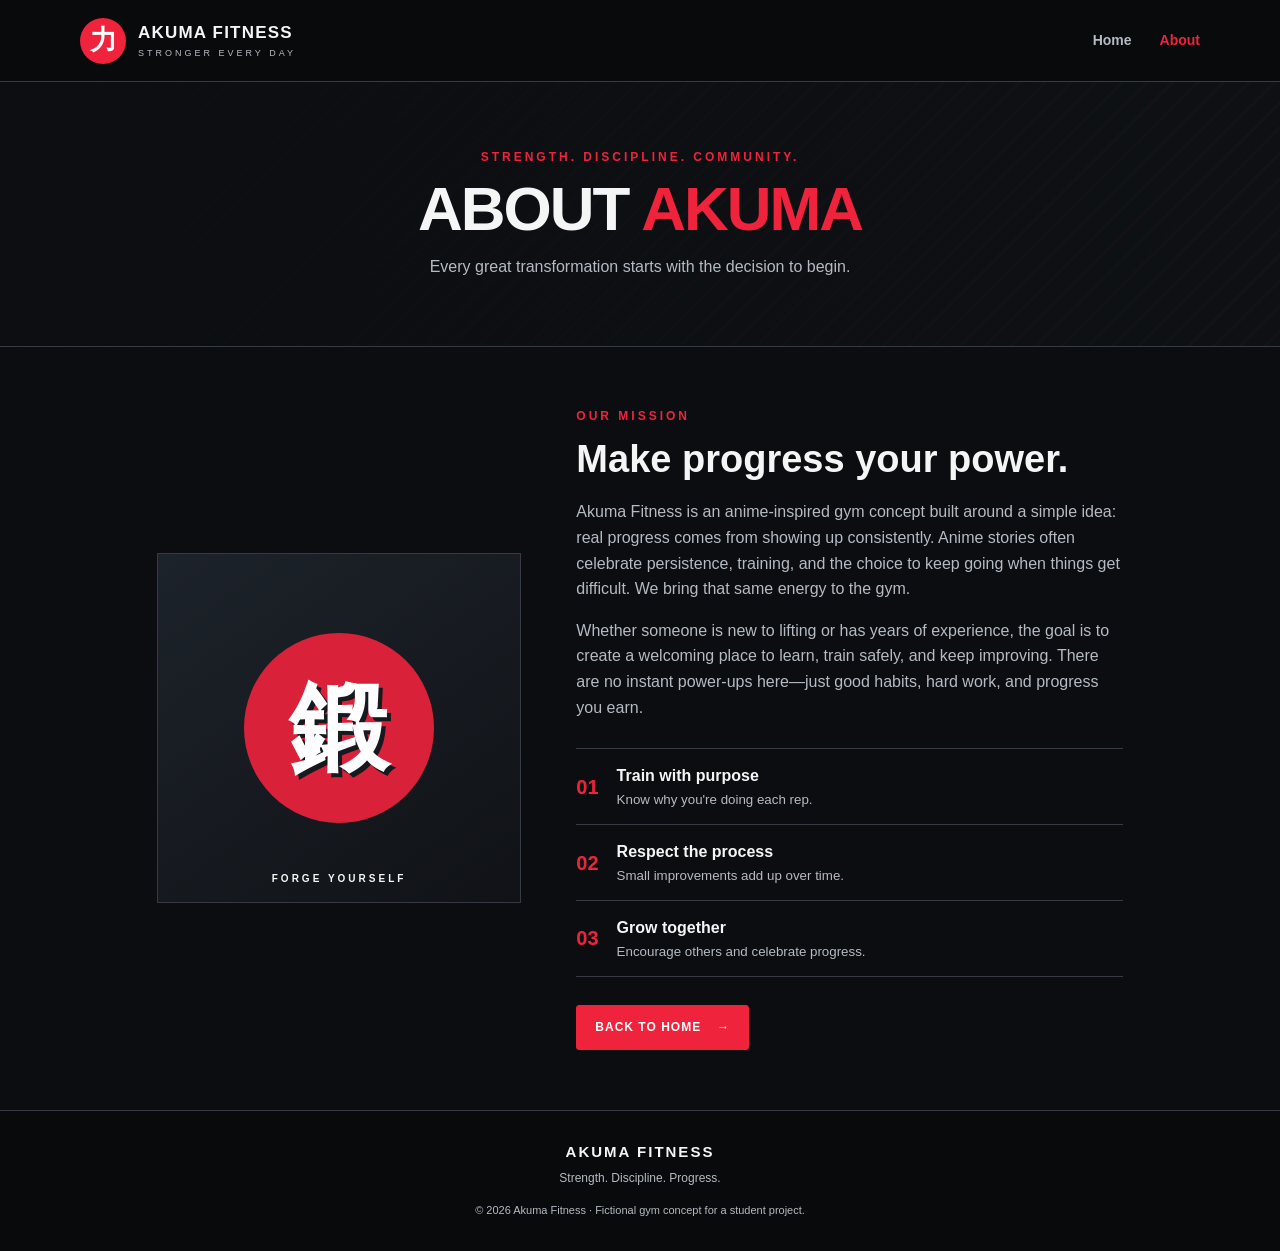
==== web-content/about.html @ 2d5eeb23 "Repository structuring Created the initial structure of the repository.  May need to update things a" ====
<!DOCTYPE html>
<html lang="en">
<head>
  <meta charset="UTF-8">
  <meta name="viewport" content="width=device-width, initial-scale=1.0">
  <meta name="description" content="Learn about the Akuma Fitness approach to training, discipline, and community.">
  <title>About | Akuma Fitness</title>
  <link rel="stylesheet" href="style.css">
</head>
<body>
  <header class="site-header">
    <a class="brand" href="index.html" aria-label="Akuma Fitness home">
      <span class="brand-mark">力</span>
      <span><strong>AKUMA FITNESS</strong><small>STRONGER EVERY DAY</small></span>
    </a>
    <nav aria-label="Main navigation">
      <a href="index.html">Home</a>
      <a class="active" href="about.html">About</a>
    </nav>
  </header>

  <main>
    <section class="page-banner">
      <p class="eyebrow">STRENGTH. DISCIPLINE. COMMUNITY.</p>
      <h1>ABOUT <span>AKUMA</span></h1>
      <p>Every great transformation starts with the decision to begin.</p>
    </section>

    <section class="about-layout">
      <div class="about-symbol" aria-hidden="true">
        <div class="symbol-sun"></div>
        <span>鍛</span>
        <p>FORGE YOURSELF</p>
      </div>
      <div class="about-copy">
        <p class="eyebrow">OUR MISSION</p>
        <h2>Make progress your power.</h2>
        <p>Akuma Fitness is an anime-inspired gym concept built around a simple idea: real progress comes from showing up consistently. Anime stories often celebrate persistence, training, and the choice to keep going when things get difficult. We bring that same energy to the gym.</p>
        <p>Whether someone is new to lifting or has years of experience, the goal is to create a welcoming place to learn, train safely, and keep improving. There are no instant power-ups here—just good habits, hard work, and progress you earn.</p>
        <div class="value-list">
          <div><strong>01</strong><span><b>Train with purpose</b><small>Know why you're doing each rep.</small></span></div>
          <div><strong>02</strong><span><b>Respect the process</b><small>Small improvements add up over time.</small></span></div>
          <div><strong>03</strong><span><b>Grow together</b><small>Encourage others and celebrate progress.</small></span></div>
        </div>
        <a class="button" href="index.html">BACK TO HOME <span aria-hidden="true">→</span></a>
      </div>
    </section>
  </main>

  <footer class="site-footer">
    <a class="footer-brand" href="index.html">AKUMA FITNESS</a>
    <p>Strength. Discipline. Progress.</p>
    <p class="copyright">© 2026 Akuma Fitness · Fictional gym concept for a student project.</p>
  </footer>
</body>
</html>
---- web-content/style.css ----
:root {
  --background: #0b0d10;
  --panel: #14181d;
  --panel-light: #1c2229;
  --text: #f5f5f5;
  --muted: #b4bbc4;
  --red: #ef233c;
  --red-dark: #b81429;
  --border: #343b44;
  --max-width: 1120px;
}

* {
  box-sizing: border-box;
}

html {
  scroll-behavior: smooth;
}

body {
  margin: 0;
  background: var(--background);
  color: var(--text);
  font-family: Arial, Helvetica, sans-serif;
  line-height: 1.6;
}

a {
  color: inherit;
  text-decoration: none;
}

.site-header {
  min-height: 82px;
  display: flex;
  align-items: center;
  justify-content: space-between;
  gap: 24px;
  padding: 16px max(6%, calc((100% - var(--max-width)) / 2));
  background: #080a0c;
  border-bottom: 1px solid var(--border);
}

.brand {
  display: inline-flex;
  align-items: center;
  gap: 12px;
}

.brand-mark {
  width: 46px;
  height: 46px;
  display: grid;
  place-items: center;
  border-radius: 50%;
  background: var(--red);
  color: white;
  font-size: 27px;
  font-weight: 900;
}

.brand strong,
.brand small {
  display: block;
  line-height: 1.25;
}

.brand strong {
  font-size: 17px;
  letter-spacing: 1.2px;
}

.brand small {
  margin-top: 4px;
  color: var(--muted);
  font-size: 9px;
  letter-spacing: 3px;
}

nav {
  display: flex;
  align-items: center;
  gap: 28px;
}

nav a {
  padding: 8px 0;
  color: var(--muted);
  font-size: 14px;
  font-weight: 700;
}

nav a:hover,
nav a.active {
  color: var(--red);
}

.hero {
  max-width: var(--max-width);
  min-height: 485px;
  margin: 0 auto;
  padding: 54px 5%;
  display: grid;
  grid-template-columns: 1fr 0.9fr;
  align-items: center;
  gap: 34px;
}

.hero-content {
  position: relative;
  z-index: 1;
}

.eyebrow {
  margin: 0 0 12px;
  color: var(--red);
  font-size: 12px;
  font-weight: 800;
  letter-spacing: 3px;
}

h1,
h2,
p {
  margin-top: 0;
}

.hero h1,
.page-banner h1 {
  margin-bottom: 20px;
  font-size: clamp(38px, 5.3vw, 66px);
  line-height: 0.98;
  letter-spacing: -2px;
  font-weight: 900;
}

.hero h1 span,
.page-banner h1 span {
  color: var(--red);
}

.hero-copy {
  max-width: 470px;
  margin-bottom: 26px;
  color: var(--muted);
}

.button {
  display: inline-flex;
  align-items: center;
  gap: 16px;
  padding: 12px 18px;
  border: 1px solid var(--red);
  border-radius: 3px;
  background: var(--red);
  color: white;
  font-size: 12px;
  font-weight: 800;
  letter-spacing: 1px;
  transition: background 0.2s ease, transform 0.2s ease;
}

.button:hover {
  background: var(--red-dark);
  transform: translateY(-2px);
}

.button-outline {
  background: transparent;
}

.button-outline:hover {
  background: var(--red);
}

.hero-art {
  min-height: 350px;
  position: relative;
  overflow: hidden;
  border: 1px solid #4a252d;
  background:
    linear-gradient(145deg, transparent 40%, rgba(239, 35, 60, 0.15)),
    repeating-linear-gradient(135deg, #171b21 0, #171b21 2px, #111419 2px, #111419 12px);
}

.sun {
  position: absolute;
  top: 35px;
  right: 45px;
  width: 150px;
  height: 150px;
  border-radius: 50%;
  background: var(--red);
  box-shadow: 0 0 65px rgba(239, 35, 60, 0.25);
}

.mountain {
  position: absolute;
  bottom: -1px;
  width: 0;
  height: 0;
  border-left: 220px solid transparent;
  border-right: 220px solid transparent;
}

.mountain-back {
  right: -30px;
  border-bottom: 230px solid #4c222b;
}

.mountain-front {
  left: -100px;
  border-bottom: 175px solid #242a32;
}

.hero-kanji {
  position: absolute;
  top: 45%;
  left: 50%;
  transform: translate(-50%, -50%);
  color: rgba(255, 255, 255, 0.92);
  font-size: clamp(42px, 5vw, 70px);
  font-weight: 900;
  letter-spacing: 8px;
  writing-mode: vertical-rl;
  text-shadow: 3px 3px 0 var(--red-dark);
}

.art-caption {
  position: absolute;
  right: 18px;
  bottom: 16px;
  color: white;
  font-size: 10px;
  font-weight: 800;
  letter-spacing: 2px;
}

.features {
  display: grid;
  grid-template-columns: repeat(3, 1fr);
  gap: 1px;
  padding: 32px max(6%, calc((100% - var(--max-width)) / 2));
  background: var(--panel);
  border-top: 1px solid var(--border);
  border-bottom: 1px solid var(--border);
}

.feature {
  padding: 12px 24px;
  text-align: center;
}

.feature-icon {
  color: var(--red);
  font-size: 30px;
}

.feature h2 {
  margin: 5px 0;
  font-size: 18px;
}

.feature p {
  max-width: 260px;
  margin: 0 auto;
  color: var(--muted);
  font-size: 13px;
}

.callout {
  max-width: var(--max-width);
  margin: 0 auto;
  padding: 58px 6%;
  display: flex;
  align-items: center;
  justify-content: space-between;
  gap: 30px;
}

.callout h2 {
  max-width: 600px;
  margin-bottom: 10px;
  font-size: clamp(25px, 3vw, 36px);
  line-height: 1.15;
}

.callout p:not(.eyebrow) {
  max-width: 600px;
  margin-bottom: 0;
  color: var(--muted);
}

.page-banner {
  padding: 66px 6%;
  text-align: center;
  background:
    linear-gradient(90deg, rgba(11, 13, 16, 0.96), rgba(11, 13, 16, 0.72)),
    repeating-linear-gradient(135deg, #29212a 0, #29212a 3px, #16191e 3px, #16191e 18px);
  border-bottom: 1px solid var(--border);
}

.page-banner h1 {
  margin-bottom: 14px;
  font-size: clamp(40px, 6vw, 62px);
}

.page-banner p:last-child {
  margin-bottom: 0;
  color: var(--muted);
}

.about-layout {
  max-width: var(--max-width);
  margin: 0 auto;
  padding: 60px 6%;
  display: grid;
  grid-template-columns: 0.8fr 1.2fr;
  align-items: center;
  gap: 55px;
}

.about-symbol {
  min-height: 350px;
  position: relative;
  display: grid;
  place-items: center;
  overflow: hidden;
  border: 1px solid var(--border);
  background: linear-gradient(145deg, #1d232b, #101216);
}

.symbol-sun {
  position: absolute;
  width: 190px;
  height: 190px;
  border-radius: 50%;
  background: var(--red);
  opacity: 0.9;
}

.about-symbol span {
  position: relative;
  color: white;
  font-size: 100px;
  font-weight: 900;
  text-shadow: 4px 4px 0 #16191e;
}

.about-symbol p {
  position: absolute;
  bottom: 15px;
  margin: 0;
  font-size: 10px;
  font-weight: 800;
  letter-spacing: 3px;
}

.about-copy h2 {
  margin-bottom: 18px;
  font-size: clamp(27px, 3vw, 38px);
  line-height: 1.15;
}

.about-copy > p:not(.eyebrow) {
  color: var(--muted);
}

.value-list {
  margin: 28px 0;
  border-top: 1px solid var(--border);
}

.value-list > div {
  display: flex;
  align-items: center;
  gap: 18px;
  padding: 14px 0;
  border-bottom: 1px solid var(--border);
}

.value-list > div > strong {
  color: var(--red);
  font-size: 20px;
}

.value-list b,
.value-list small {
  display: block;
}

.value-list small {
  color: var(--muted);
}

.site-footer {
  padding: 28px 6%;
  border-top: 1px solid var(--border);
  background: #080a0c;
  text-align: center;
}

.footer-brand {
  font-size: 15px;
  font-weight: 900;
  letter-spacing: 2px;
}

.site-footer p {
  margin: 4px 0;
  color: var(--muted);
  font-size: 12px;
}

.site-footer .copyright {
  margin-top: 14px;
  font-size: 11px;
}

@media (max-width: 720px) {
  .site-header {
    align-items: flex-start;
    flex-direction: column;
    gap: 12px;
  }

  nav {
    gap: 22px;
  }

  .hero {
    grid-template-columns: 1fr;
    padding-top: 42px;
  }

  .hero-art {
    min-height: 280px;
  }

  .features {
    grid-template-columns: 1fr;
    padding: 24px 6%;
  }

  .feature {
    padding: 18px 12px;
  }

  .callout {
    align-items: flex-start;
    flex-direction: column;
  }

  .about-layout {
    grid-template-columns: 1fr;
    gap: 30px;
  }

  .about-symbol {
    min-height: 260px;
  }
}
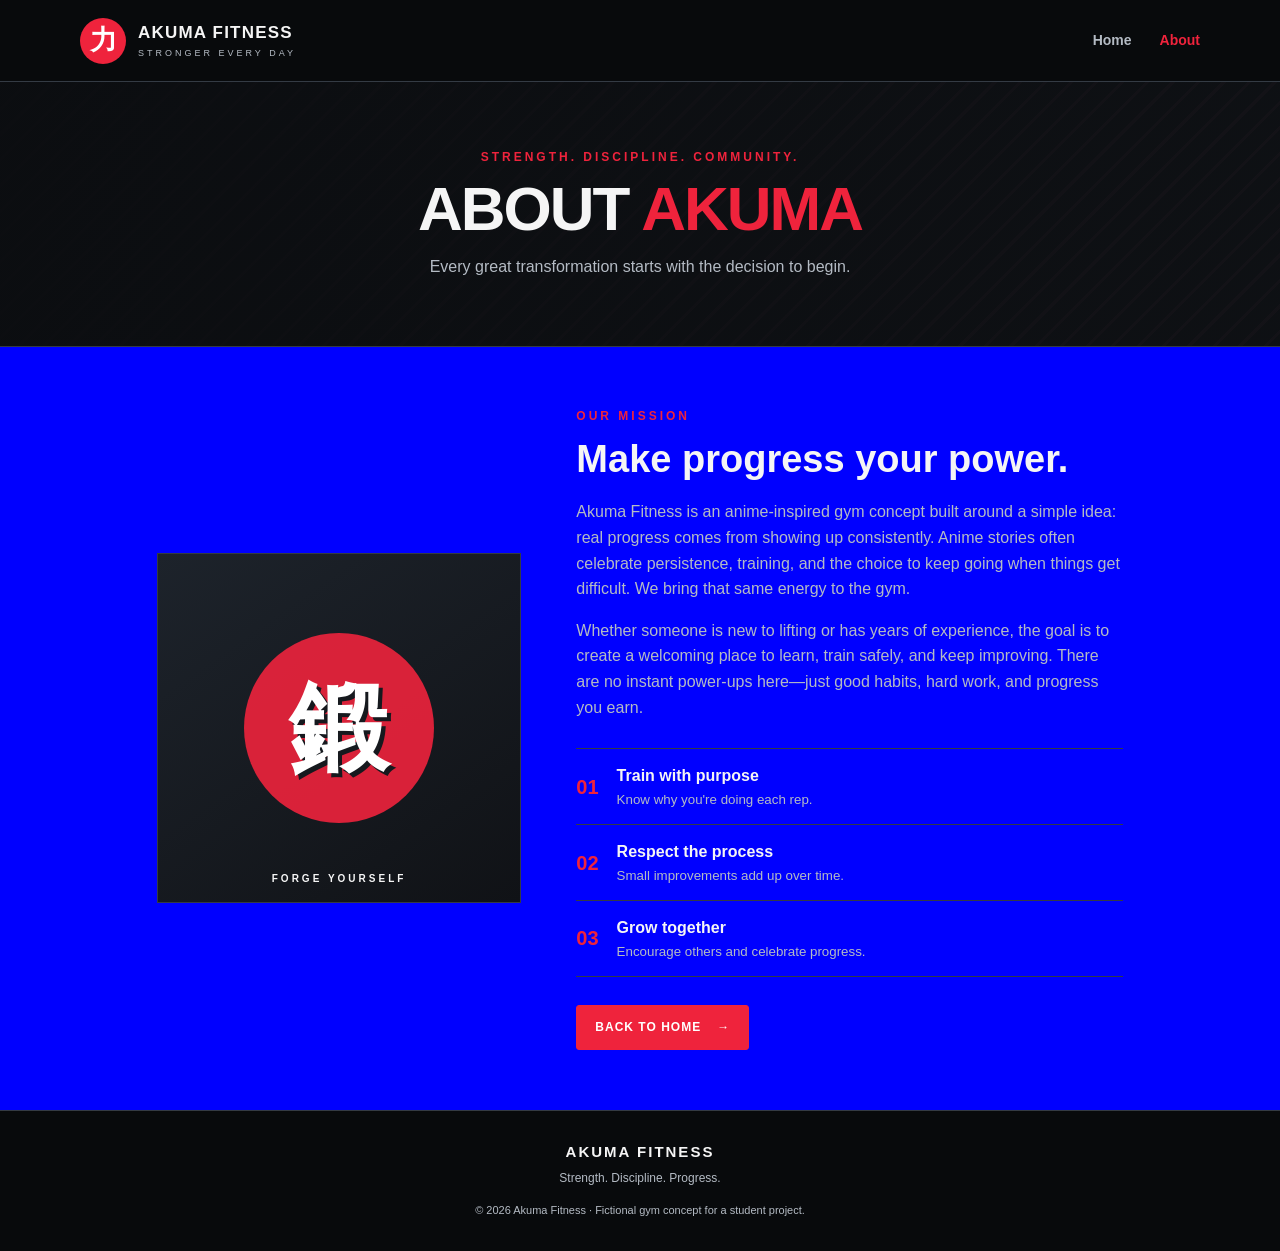
==== commit ec52bdb9: "Refresh script Completed the refresh script. The readme was updated for these parts.  This update al" ====
--- a/web-content/about.html
+++ b/web-content/about.html
@@ -1,56 +1,56 @@
-<!DOCTYPE html>
-<html lang="en">
-<head>
-  <meta charset="UTF-8">
-  <meta name="viewport" content="width=device-width, initial-scale=1.0">
-  <meta name="description" content="Learn about the Akuma Fitness approach to training, discipline, and community.">
-  <title>About | Akuma Fitness</title>
-  <link rel="stylesheet" href="style.css">
-</head>
-<body>
-  <header class="site-header">
-    <a class="brand" href="index.html" aria-label="Akuma Fitness home">
-      <span class="brand-mark">力</span>
-      <span><strong>AKUMA FITNESS</strong><small>STRONGER EVERY DAY</small></span>
-    </a>
-    <nav aria-label="Main navigation">
-      <a href="index.html">Home</a>
-      <a class="active" href="about.html">About</a>
-    </nav>
-  </header>
-
-  <main>
-    <section class="page-banner">
-      <p class="eyebrow">STRENGTH. DISCIPLINE. COMMUNITY.</p>
-      <h1>ABOUT <span>AKUMA</span></h1>
-      <p>Every great transformation starts with the decision to begin.</p>
-    </section>
-
-    <section class="about-layout">
-      <div class="about-symbol" aria-hidden="true">
-        <div class="symbol-sun"></div>
-        <span>鍛</span>
-        <p>FORGE YOURSELF</p>
-      </div>
-      <div class="about-copy">
-        <p class="eyebrow">OUR MISSION</p>
-        <h2>Make progress your power.</h2>
-        <p>Akuma Fitness is an anime-inspired gym concept built around a simple idea: real progress comes from showing up consistently. Anime stories often celebrate persistence, training, and the choice to keep going when things get difficult. We bring that same energy to the gym.</p>
-        <p>Whether someone is new to lifting or has years of experience, the goal is to create a welcoming place to learn, train safely, and keep improving. There are no instant power-ups here—just good habits, hard work, and progress you earn.</p>
-        <div class="value-list">
-          <div><strong>01</strong><span><b>Train with purpose</b><small>Know why you're doing each rep.</small></span></div>
-          <div><strong>02</strong><span><b>Respect the process</b><small>Small improvements add up over time.</small></span></div>
-          <div><strong>03</strong><span><b>Grow together</b><small>Encourage others and celebrate progress.</small></span></div>
-        </div>
-        <a class="button" href="index.html">BACK TO HOME <span aria-hidden="true">→</span></a>
-      </div>
-    </section>
-  </main>
-
-  <footer class="site-footer">
-    <a class="footer-brand" href="index.html">AKUMA FITNESS</a>
-    <p>Strength. Discipline. Progress.</p>
-    <p class="copyright">© 2026 Akuma Fitness · Fictional gym concept for a student project.</p>
-  </footer>
-</body>
+<!DOCTYPE html>
+<html lang="en">
+<head>
+  <meta charset="UTF-8">
+  <meta name="viewport" content="width=device-width, initial-scale=1.0">
+  <meta name="description" content="Learn about the Akuma Fitness approach to training, discipline, and community.">
+  <title>About | Akuma Fitness</title>
+  <link rel="stylesheet" href="style.css">
+</head>
+<body>
+  <header class="site-header">
+    <a class="brand" href="index.html" aria-label="Akuma Fitness home">
+      <span class="brand-mark">力</span>
+      <span><strong>AKUMA FITNESS</strong><small>STRONGER EVERY DAY</small></span>
+    </a>
+    <nav aria-label="Main navigation">
+      <a href="index.html">Home</a>
+      <a class="active" href="about.html">About</a>
+    </nav>
+  </header>
+
+  <main>
+    <section class="page-banner">
+      <p class="eyebrow">STRENGTH. DISCIPLINE. COMMUNITY.</p>
+      <h1>ABOUT <span>AKUMA</span></h1>
+      <p>Every great transformation starts with the decision to begin.</p>
+    </section>
+
+    <section class="about-layout">
+      <div class="about-symbol" aria-hidden="true">
+        <div class="symbol-sun"></div>
+        <span>鍛</span>
+        <p>FORGE YOURSELF</p>
+      </div>
+      <div class="about-copy">
+        <p class="eyebrow">OUR MISSION</p>
+        <h2>Make progress your power.</h2>
+        <p>Akuma Fitness is an anime-inspired gym concept built around a simple idea: real progress comes from showing up consistently. Anime stories often celebrate persistence, training, and the choice to keep going when things get difficult. We bring that same energy to the gym.</p>
+        <p>Whether someone is new to lifting or has years of experience, the goal is to create a welcoming place to learn, train safely, and keep improving. There are no instant power-ups here—just good habits, hard work, and progress you earn.</p>
+        <div class="value-list">
+          <div><strong>01</strong><span><b>Train with purpose</b><small>Know why you're doing each rep.</small></span></div>
+          <div><strong>02</strong><span><b>Respect the process</b><small>Small improvements add up over time.</small></span></div>
+          <div><strong>03</strong><span><b>Grow together</b><small>Encourage others and celebrate progress.</small></span></div>
+        </div>
+        <a class="button" href="index.html">BACK TO HOME <span aria-hidden="true">→</span></a>
+      </div>
+    </section>
+  </main>
+
+  <footer class="site-footer">
+    <a class="footer-brand" href="index.html">AKUMA FITNESS</a>
+    <p>Strength. Discipline. Progress.</p>
+    <p class="copyright">© 2026 Akuma Fitness · Fictional gym concept for a student project.</p>
+  </footer>
+</body>
 </html>
--- a/web-content/style.css
+++ b/web-content/style.css
@@ -1,463 +1,463 @@
-:root {
-  --background: #0b0d10;
-  --panel: #14181d;
-  --panel-light: #1c2229;
-  --text: #f5f5f5;
-  --muted: #b4bbc4;
-  --red: #ef233c;
-  --red-dark: #b81429;
-  --border: #343b44;
-  --max-width: 1120px;
-}
-
-* {
-  box-sizing: border-box;
-}
-
-html {
-  scroll-behavior: smooth;
-}
-
-body {
-  margin: 0;
-  background: var(--background);
-  color: var(--text);
-  font-family: Arial, Helvetica, sans-serif;
-  line-height: 1.6;
-}
-
-a {
-  color: inherit;
-  text-decoration: none;
-}
-
-.site-header {
-  min-height: 82px;
-  display: flex;
-  align-items: center;
-  justify-content: space-between;
-  gap: 24px;
-  padding: 16px max(6%, calc((100% - var(--max-width)) / 2));
-  background: #080a0c;
-  border-bottom: 1px solid var(--border);
-}
-
-.brand {
-  display: inline-flex;
-  align-items: center;
-  gap: 12px;
-}
-
-.brand-mark {
-  width: 46px;
-  height: 46px;
-  display: grid;
-  place-items: center;
-  border-radius: 50%;
-  background: var(--red);
-  color: white;
-  font-size: 27px;
-  font-weight: 900;
-}
-
-.brand strong,
-.brand small {
-  display: block;
-  line-height: 1.25;
-}
-
-.brand strong {
-  font-size: 17px;
-  letter-spacing: 1.2px;
-}
-
-.brand small {
-  margin-top: 4px;
-  color: var(--muted);
-  font-size: 9px;
-  letter-spacing: 3px;
-}
-
-nav {
-  display: flex;
-  align-items: center;
-  gap: 28px;
-}
-
-nav a {
-  padding: 8px 0;
-  color: var(--muted);
-  font-size: 14px;
-  font-weight: 700;
-}
-
-nav a:hover,
-nav a.active {
-  color: var(--red);
-}
-
-.hero {
-  max-width: var(--max-width);
-  min-height: 485px;
-  margin: 0 auto;
-  padding: 54px 5%;
-  display: grid;
-  grid-template-columns: 1fr 0.9fr;
-  align-items: center;
-  gap: 34px;
-}
-
-.hero-content {
-  position: relative;
-  z-index: 1;
-}
-
-.eyebrow {
-  margin: 0 0 12px;
-  color: var(--red);
-  font-size: 12px;
-  font-weight: 800;
-  letter-spacing: 3px;
-}
-
-h1,
-h2,
-p {
-  margin-top: 0;
-}
-
-.hero h1,
-.page-banner h1 {
-  margin-bottom: 20px;
-  font-size: clamp(38px, 5.3vw, 66px);
-  line-height: 0.98;
-  letter-spacing: -2px;
-  font-weight: 900;
-}
-
-.hero h1 span,
-.page-banner h1 span {
-  color: var(--red);
-}
-
-.hero-copy {
-  max-width: 470px;
-  margin-bottom: 26px;
-  color: var(--muted);
-}
-
-.button {
-  display: inline-flex;
-  align-items: center;
-  gap: 16px;
-  padding: 12px 18px;
-  border: 1px solid var(--red);
-  border-radius: 3px;
-  background: var(--red);
-  color: white;
-  font-size: 12px;
-  font-weight: 800;
-  letter-spacing: 1px;
-  transition: background 0.2s ease, transform 0.2s ease;
-}
-
-.button:hover {
-  background: var(--red-dark);
-  transform: translateY(-2px);
-}
-
-.button-outline {
-  background: transparent;
-}
-
-.button-outline:hover {
-  background: var(--red);
-}
-
-.hero-art {
-  min-height: 350px;
-  position: relative;
-  overflow: hidden;
-  border: 1px solid #4a252d;
-  background:
-    linear-gradient(145deg, transparent 40%, rgba(239, 35, 60, 0.15)),
-    repeating-linear-gradient(135deg, #171b21 0, #171b21 2px, #111419 2px, #111419 12px);
-}
-
-.sun {
-  position: absolute;
-  top: 35px;
-  right: 45px;
-  width: 150px;
-  height: 150px;
-  border-radius: 50%;
-  background: var(--red);
-  box-shadow: 0 0 65px rgba(239, 35, 60, 0.25);
-}
-
-.mountain {
-  position: absolute;
-  bottom: -1px;
-  width: 0;
-  height: 0;
-  border-left: 220px solid transparent;
-  border-right: 220px solid transparent;
-}
-
-.mountain-back {
-  right: -30px;
-  border-bottom: 230px solid #4c222b;
-}
-
-.mountain-front {
-  left: -100px;
-  border-bottom: 175px solid #242a32;
-}
-
-.hero-kanji {
-  position: absolute;
-  top: 45%;
-  left: 50%;
-  transform: translate(-50%, -50%);
-  color: rgba(255, 255, 255, 0.92);
-  font-size: clamp(42px, 5vw, 70px);
-  font-weight: 900;
-  letter-spacing: 8px;
-  writing-mode: vertical-rl;
-  text-shadow: 3px 3px 0 var(--red-dark);
-}
-
-.art-caption {
-  position: absolute;
-  right: 18px;
-  bottom: 16px;
-  color: white;
-  font-size: 10px;
-  font-weight: 800;
-  letter-spacing: 2px;
-}
-
-.features {
-  display: grid;
-  grid-template-columns: repeat(3, 1fr);
-  gap: 1px;
-  padding: 32px max(6%, calc((100% - var(--max-width)) / 2));
-  background: var(--panel);
-  border-top: 1px solid var(--border);
-  border-bottom: 1px solid var(--border);
-}
-
-.feature {
-  padding: 12px 24px;
-  text-align: center;
-}
-
-.feature-icon {
-  color: var(--red);
-  font-size: 30px;
-}
-
-.feature h2 {
-  margin: 5px 0;
-  font-size: 18px;
-}
-
-.feature p {
-  max-width: 260px;
-  margin: 0 auto;
-  color: var(--muted);
-  font-size: 13px;
-}
-
-.callout {
-  max-width: var(--max-width);
-  margin: 0 auto;
-  padding: 58px 6%;
-  display: flex;
-  align-items: center;
-  justify-content: space-between;
-  gap: 30px;
-}
-
-.callout h2 {
-  max-width: 600px;
-  margin-bottom: 10px;
-  font-size: clamp(25px, 3vw, 36px);
-  line-height: 1.15;
-}
-
-.callout p:not(.eyebrow) {
-  max-width: 600px;
-  margin-bottom: 0;
-  color: var(--muted);
-}
-
-.page-banner {
-  padding: 66px 6%;
-  text-align: center;
-  background:
-    linear-gradient(90deg, rgba(11, 13, 16, 0.96), rgba(11, 13, 16, 0.72)),
-    repeating-linear-gradient(135deg, #29212a 0, #29212a 3px, #16191e 3px, #16191e 18px);
-  border-bottom: 1px solid var(--border);
-}
-
-.page-banner h1 {
-  margin-bottom: 14px;
-  font-size: clamp(40px, 6vw, 62px);
-}
-
-.page-banner p:last-child {
-  margin-bottom: 0;
-  color: var(--muted);
-}
-
-.about-layout {
-  max-width: var(--max-width);
-  margin: 0 auto;
-  padding: 60px 6%;
-  display: grid;
-  grid-template-columns: 0.8fr 1.2fr;
-  align-items: center;
-  gap: 55px;
-}
-
-.about-symbol {
-  min-height: 350px;
-  position: relative;
-  display: grid;
-  place-items: center;
-  overflow: hidden;
-  border: 1px solid var(--border);
-  background: linear-gradient(145deg, #1d232b, #101216);
-}
-
-.symbol-sun {
-  position: absolute;
-  width: 190px;
-  height: 190px;
-  border-radius: 50%;
-  background: var(--red);
-  opacity: 0.9;
-}
-
-.about-symbol span {
-  position: relative;
-  color: white;
-  font-size: 100px;
-  font-weight: 900;
-  text-shadow: 4px 4px 0 #16191e;
-}
-
-.about-symbol p {
-  position: absolute;
-  bottom: 15px;
-  margin: 0;
-  font-size: 10px;
-  font-weight: 800;
-  letter-spacing: 3px;
-}
-
-.about-copy h2 {
-  margin-bottom: 18px;
-  font-size: clamp(27px, 3vw, 38px);
-  line-height: 1.15;
-}
-
-.about-copy > p:not(.eyebrow) {
-  color: var(--muted);
-}
-
-.value-list {
-  margin: 28px 0;
-  border-top: 1px solid var(--border);
-}
-
-.value-list > div {
-  display: flex;
-  align-items: center;
-  gap: 18px;
-  padding: 14px 0;
-  border-bottom: 1px solid var(--border);
-}
-
-.value-list > div > strong {
-  color: var(--red);
-  font-size: 20px;
-}
-
-.value-list b,
-.value-list small {
-  display: block;
-}
-
-.value-list small {
-  color: var(--muted);
-}
-
-.site-footer {
-  padding: 28px 6%;
-  border-top: 1px solid var(--border);
-  background: #080a0c;
-  text-align: center;
-}
-
-.footer-brand {
-  font-size: 15px;
-  font-weight: 900;
-  letter-spacing: 2px;
-}
-
-.site-footer p {
-  margin: 4px 0;
-  color: var(--muted);
-  font-size: 12px;
-}
-
-.site-footer .copyright {
-  margin-top: 14px;
-  font-size: 11px;
-}
-
-@media (max-width: 720px) {
-  .site-header {
-    align-items: flex-start;
-    flex-direction: column;
-    gap: 12px;
-  }
-
-  nav {
-    gap: 22px;
-  }
-
-  .hero {
-    grid-template-columns: 1fr;
-    padding-top: 42px;
-  }
-
-  .hero-art {
-    min-height: 280px;
-  }
-
-  .features {
-    grid-template-columns: 1fr;
-    padding: 24px 6%;
-  }
-
-  .feature {
-    padding: 18px 12px;
-  }
-
-  .callout {
-    align-items: flex-start;
-    flex-direction: column;
-  }
-
-  .about-layout {
-    grid-template-columns: 1fr;
-    gap: 30px;
-  }
-
-  .about-symbol {
-    min-height: 260px;
-  }
+:root {
+  --background: blue;
+  --panel: #14181d;
+  --panel-light: #1c2229;
+  --text: #f5f5f5;
+  --muted: #b4bbc4;
+  --red: #ef233c;
+  --red-dark: #b81429;
+  --border: #343b44;
+  --max-width: 1120px;
+}
+
+* {
+  box-sizing: border-box;
+}
+
+html {
+  scroll-behavior: smooth;
+}
+
+body {
+  margin: 0;
+  background: var(--background);
+  color: var(--text);
+  font-family: Arial, Helvetica, sans-serif;
+  line-height: 1.6;
+}
+
+a {
+  color: inherit;
+  text-decoration: none;
+}
+
+.site-header {
+  min-height: 82px;
+  display: flex;
+  align-items: center;
+  justify-content: space-between;
+  gap: 24px;
+  padding: 16px max(6%, calc((100% - var(--max-width)) / 2));
+  background: #080a0c;
+  border-bottom: 1px solid var(--border);
+}
+
+.brand {
+  display: inline-flex;
+  align-items: center;
+  gap: 12px;
+}
+
+.brand-mark {
+  width: 46px;
+  height: 46px;
+  display: grid;
+  place-items: center;
+  border-radius: 50%;
+  background: var(--red);
+  color: white;
+  font-size: 27px;
+  font-weight: 900;
+}
+
+.brand strong,
+.brand small {
+  display: block;
+  line-height: 1.25;
+}
+
+.brand strong {
+  font-size: 17px;
+  letter-spacing: 1.2px;
+}
+
+.brand small {
+  margin-top: 4px;
+  color: var(--muted);
+  font-size: 9px;
+  letter-spacing: 3px;
+}
+
+nav {
+  display: flex;
+  align-items: center;
+  gap: 28px;
+}
+
+nav a {
+  padding: 8px 0;
+  color: var(--muted);
+  font-size: 14px;
+  font-weight: 700;
+}
+
+nav a:hover,
+nav a.active {
+  color: var(--red);
+}
+
+.hero {
+  max-width: var(--max-width);
+  min-height: 485px;
+  margin: 0 auto;
+  padding: 54px 5%;
+  display: grid;
+  grid-template-columns: 1fr 0.9fr;
+  align-items: center;
+  gap: 34px;
+}
+
+.hero-content {
+  position: relative;
+  z-index: 1;
+}
+
+.eyebrow {
+  margin: 0 0 12px;
+  color: var(--red);
+  font-size: 12px;
+  font-weight: 800;
+  letter-spacing: 3px;
+}
+
+h1,
+h2,
+p {
+  margin-top: 0;
+}
+
+.hero h1,
+.page-banner h1 {
+  margin-bottom: 20px;
+  font-size: clamp(38px, 5.3vw, 66px);
+  line-height: 0.98;
+  letter-spacing: -2px;
+  font-weight: 900;
+}
+
+.hero h1 span,
+.page-banner h1 span {
+  color: var(--red);
+}
+
+.hero-copy {
+  max-width: 470px;
+  margin-bottom: 26px;
+  color: var(--muted);
+}
+
+.button {
+  display: inline-flex;
+  align-items: center;
+  gap: 16px;
+  padding: 12px 18px;
+  border: 1px solid var(--red);
+  border-radius: 3px;
+  background: var(--red);
+  color: white;
+  font-size: 12px;
+  font-weight: 800;
+  letter-spacing: 1px;
+  transition: background 0.2s ease, transform 0.2s ease;
+}
+
+.button:hover {
+  background: var(--red-dark);
+  transform: translateY(-2px);
+}
+
+.button-outline {
+  background: transparent;
+}
+
+.button-outline:hover {
+  background: var(--red);
+}
+
+.hero-art {
+  min-height: 350px;
+  position: relative;
+  overflow: hidden;
+  border: 1px solid #4a252d;
+  background:
+    linear-gradient(145deg, transparent 40%, rgba(239, 35, 60, 0.15)),
+    repeating-linear-gradient(135deg, #171b21 0, #171b21 2px, #111419 2px, #111419 12px);
+}
+
+.sun {
+  position: absolute;
+  top: 35px;
+  right: 45px;
+  width: 150px;
+  height: 150px;
+  border-radius: 50%;
+  background: var(--red);
+  box-shadow: 0 0 65px rgba(239, 35, 60, 0.25);
+}
+
+.mountain {
+  position: absolute;
+  bottom: -1px;
+  width: 0;
+  height: 0;
+  border-left: 220px solid transparent;
+  border-right: 220px solid transparent;
+}
+
+.mountain-back {
+  right: -30px;
+  border-bottom: 230px solid #4c222b;
+}
+
+.mountain-front {
+  left: -100px;
+  border-bottom: 175px solid #242a32;
+}
+
+.hero-kanji {
+  position: absolute;
+  top: 45%;
+  left: 50%;
+  transform: translate(-50%, -50%);
+  color: rgba(255, 255, 255, 0.92);
+  font-size: clamp(42px, 5vw, 70px);
+  font-weight: 900;
+  letter-spacing: 8px;
+  writing-mode: vertical-rl;
+  text-shadow: 3px 3px 0 var(--red-dark);
+}
+
+.art-caption {
+  position: absolute;
+  right: 18px;
+  bottom: 16px;
+  color: white;
+  font-size: 10px;
+  font-weight: 800;
+  letter-spacing: 2px;
+}
+
+.features {
+  display: grid;
+  grid-template-columns: repeat(3, 1fr);
+  gap: 1px;
+  padding: 32px max(6%, calc((100% - var(--max-width)) / 2));
+  background: var(--panel);
+  border-top: 1px solid var(--border);
+  border-bottom: 1px solid var(--border);
+}
+
+.feature {
+  padding: 12px 24px;
+  text-align: center;
+}
+
+.feature-icon {
+  color: var(--red);
+  font-size: 30px;
+}
+
+.feature h2 {
+  margin: 5px 0;
+  font-size: 18px;
+}
+
+.feature p {
+  max-width: 260px;
+  margin: 0 auto;
+  color: var(--muted);
+  font-size: 13px;
+}
+
+.callout {
+  max-width: var(--max-width);
+  margin: 0 auto;
+  padding: 58px 6%;
+  display: flex;
+  align-items: center;
+  justify-content: space-between;
+  gap: 30px;
+}
+
+.callout h2 {
+  max-width: 600px;
+  margin-bottom: 10px;
+  font-size: clamp(25px, 3vw, 36px);
+  line-height: 1.15;
+}
+
+.callout p:not(.eyebrow) {
+  max-width: 600px;
+  margin-bottom: 0;
+  color: var(--muted);
+}
+
+.page-banner {
+  padding: 66px 6%;
+  text-align: center;
+  background:
+    linear-gradient(90deg, rgba(11, 13, 16, 0.96), rgba(11, 13, 16, 0.72)),
+    repeating-linear-gradient(135deg, #29212a 0, #29212a 3px, #16191e 3px, #16191e 18px);
+  border-bottom: 1px solid var(--border);
+}
+
+.page-banner h1 {
+  margin-bottom: 14px;
+  font-size: clamp(40px, 6vw, 62px);
+}
+
+.page-banner p:last-child {
+  margin-bottom: 0;
+  color: var(--muted);
+}
+
+.about-layout {
+  max-width: var(--max-width);
+  margin: 0 auto;
+  padding: 60px 6%;
+  display: grid;
+  grid-template-columns: 0.8fr 1.2fr;
+  align-items: center;
+  gap: 55px;
+}
+
+.about-symbol {
+  min-height: 350px;
+  position: relative;
+  display: grid;
+  place-items: center;
+  overflow: hidden;
+  border: 1px solid var(--border);
+  background: linear-gradient(145deg, #1d232b, #101216);
+}
+
+.symbol-sun {
+  position: absolute;
+  width: 190px;
+  height: 190px;
+  border-radius: 50%;
+  background: var(--red);
+  opacity: 0.9;
+}
+
+.about-symbol span {
+  position: relative;
+  color: white;
+  font-size: 100px;
+  font-weight: 900;
+  text-shadow: 4px 4px 0 #16191e;
+}
+
+.about-symbol p {
+  position: absolute;
+  bottom: 15px;
+  margin: 0;
+  font-size: 10px;
+  font-weight: 800;
+  letter-spacing: 3px;
+}
+
+.about-copy h2 {
+  margin-bottom: 18px;
+  font-size: clamp(27px, 3vw, 38px);
+  line-height: 1.15;
+}
+
+.about-copy > p:not(.eyebrow) {
+  color: var(--muted);
+}
+
+.value-list {
+  margin: 28px 0;
+  border-top: 1px solid var(--border);
+}
+
+.value-list > div {
+  display: flex;
+  align-items: center;
+  gap: 18px;
+  padding: 14px 0;
+  border-bottom: 1px solid var(--border);
+}
+
+.value-list > div > strong {
+  color: var(--red);
+  font-size: 20px;
+}
+
+.value-list b,
+.value-list small {
+  display: block;
+}
+
+.value-list small {
+  color: var(--muted);
+}
+
+.site-footer {
+  padding: 28px 6%;
+  border-top: 1px solid var(--border);
+  background: #080a0c;
+  text-align: center;
+}
+
+.footer-brand {
+  font-size: 15px;
+  font-weight: 900;
+  letter-spacing: 2px;
+}
+
+.site-footer p {
+  margin: 4px 0;
+  color: var(--muted);
+  font-size: 12px;
+}
+
+.site-footer .copyright {
+  margin-top: 14px;
+  font-size: 11px;
+}
+
+@media (max-width: 720px) {
+  .site-header {
+    align-items: flex-start;
+    flex-direction: column;
+    gap: 12px;
+  }
+
+  nav {
+    gap: 22px;
+  }
+
+  .hero {
+    grid-template-columns: 1fr;
+    padding-top: 42px;
+  }
+
+  .hero-art {
+    min-height: 280px;
+  }
+
+  .features {
+    grid-template-columns: 1fr;
+    padding: 24px 6%;
+  }
+
+  .feature {
+    padding: 18px 12px;
+  }
+
+  .callout {
+    align-items: flex-start;
+    flex-direction: column;
+  }
+
+  .about-layout {
+    grid-template-columns: 1fr;
+    gap: 30px;
+  }
+
+  .about-symbol {
+    min-height: 260px;
+  }
 }
